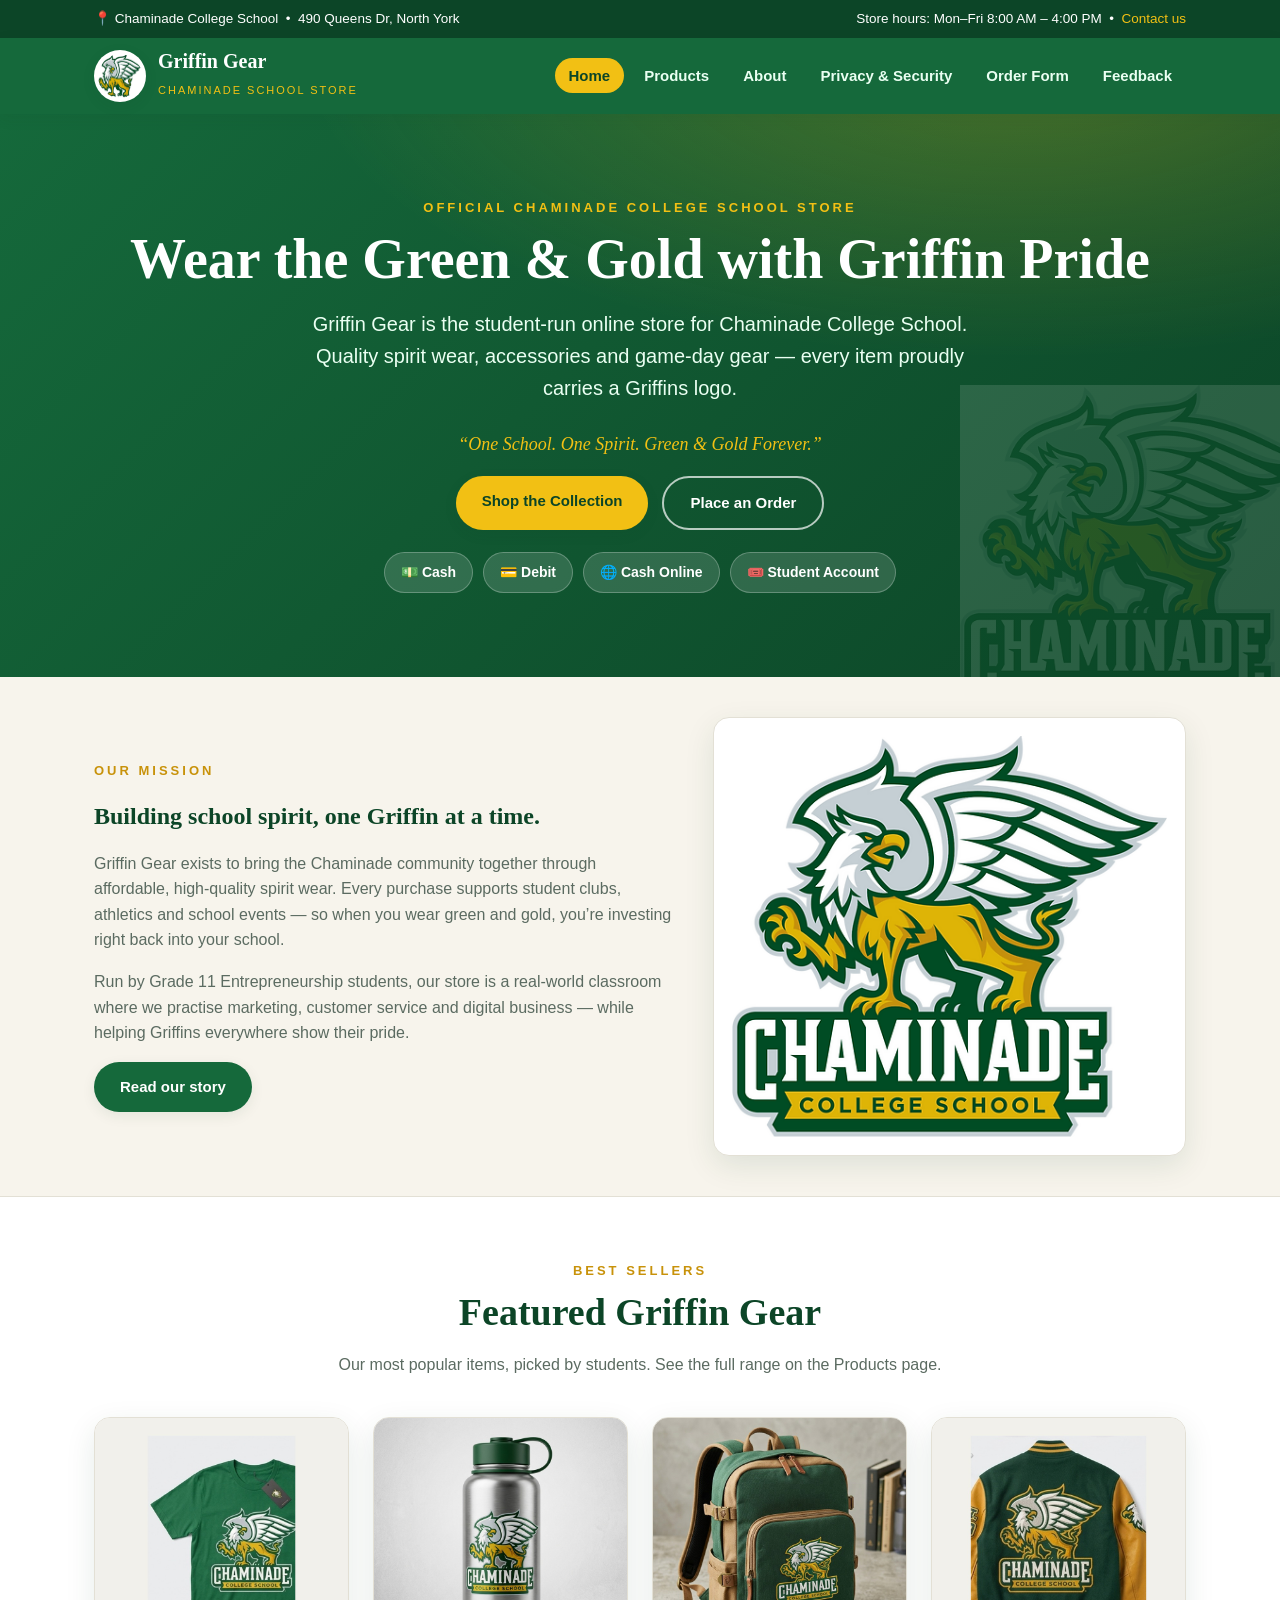
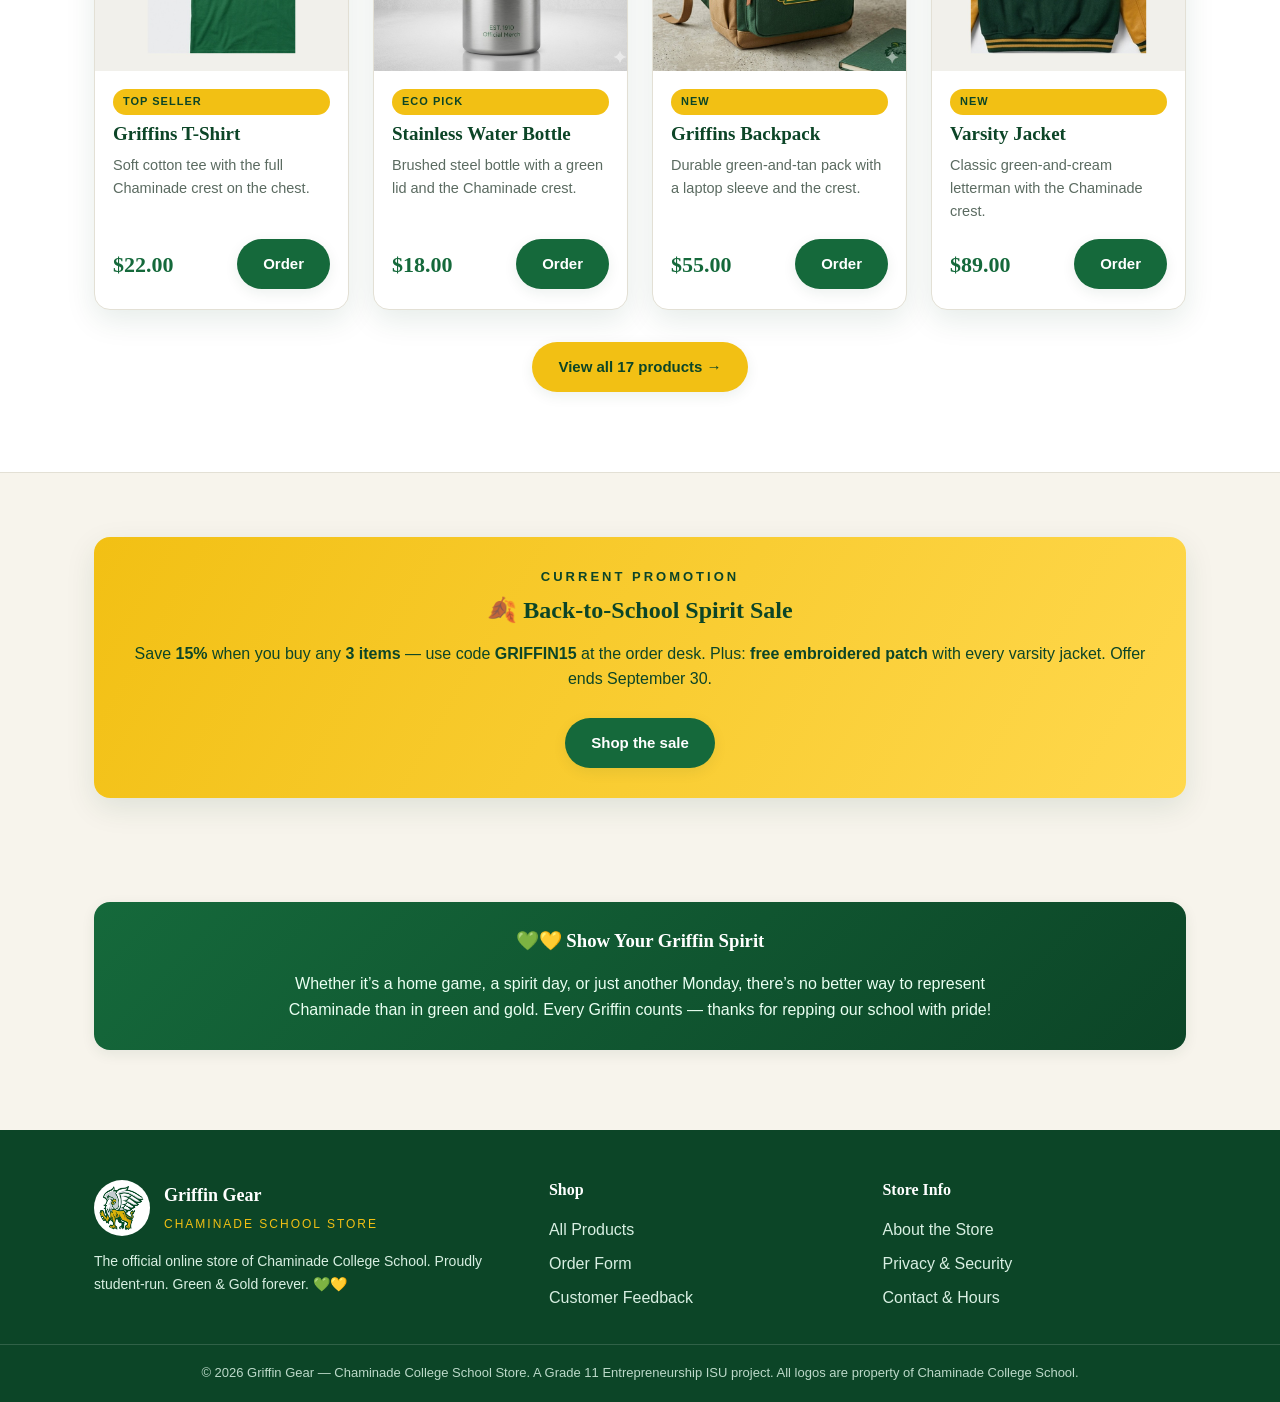
==== index.html @ 2afe4fd5 "Add files via upload" ====
<!DOCTYPE html>
<html lang="en">
<head>
  <meta charset="UTF-8" />
  <meta name="viewport" content="width=device-width, initial-scale=1.0" />
  <title>Griffin Gear — Chaminade College School Store</title>
  <meta name="description" content="The official Chaminade College School online store. Shop Griffins spirit wear, accessories and gear in green and gold." />
  <link rel="icon" type="image/png" href="assets/img/favicon.png" />
  <link rel="stylesheet" href="assets/css/styles.css" />
</head>
<body>

  <!-- Top bar -->
  <div class="topbar">
    <div class="container">
      <span>📍 Chaminade College School &nbsp;•&nbsp; 490 Queens Dr, North York</span>
      <span>Store hours: Mon–Fri 8:00 AM – 4:00 PM &nbsp;•&nbsp; <a href="about.html">Contact us</a></span>
    </div>
  </div>

  <!-- Header / Nav -->
  <header class="site-header">
    <nav class="nav">
      <a class="brand" href="index.html">
        <img src="assets/img/logo-2.png" alt="Chaminade Griffins logo" />
        <span>
          <span class="brand-name">Griffin Gear</span><br />
          <span class="brand-sub">Chaminade School Store</span>
        </span>
      </a>
      <button class="nav-toggle" aria-label="Toggle navigation">☰</button>
      <ul class="nav-links">
        <li><a href="index.html" class="active">Home</a></li>
        <li><a href="products.html">Products</a></li>
        <li><a href="about.html">About</a></li>
        <li><a href="privacy.html">Privacy &amp; Security</a></li>
        <li><a href="order.html">Order Form</a></li>
        <li><a href="feedback.html">Feedback</a></li>
      </ul>
    </nav>
  </header>

  <!-- Hero -->
  <section class="hero">
    <img class="hero-watermark" src="assets/img/logo-1.png" alt="" aria-hidden="true" />
    <div class="container">
      <p class="eyebrow" style="color:var(--gold)">Official Chaminade College School Store</p>
      <h1>Wear the Green &amp; Gold with Griffin Pride</h1>
      <p class="lead">Griffin Gear is the student-run online store for Chaminade College School. Quality spirit wear, accessories and game-day gear — every item proudly carries a Griffins logo.</p>
      <p class="hero-slogan">“One School. One Spirit. Green &amp; Gold Forever.”</p>
      <div class="hero-actions">
        <a class="btn btn--primary" href="products.html">Shop the Collection</a>
        <a class="btn btn--ghost" href="order.html">Place an Order</a>
      </div>
      <div class="pills" aria-label="Accepted payment methods">
        <span class="pill">💵 Cash</span>
        <span class="pill">💳 Debit</span>
        <span class="pill">🌐 Cash Online</span>
        <span class="pill">🎟️ Student Account</span>
      </div>
    </div>
  </section>

  <!-- Mission -->
  <section class="section section--tight">
    <div class="container">
      <div class="split">
        <div>
          <p class="eyebrow">Our Mission</p>
          <h2>Building school spirit, one Griffin at a time.</h2>
          <p class="muted">Griffin Gear exists to bring the Chaminade community together through affordable, high-quality spirit wear. Every purchase supports student clubs, athletics and school events — so when you wear green and gold, you’re investing right back into your school.</p>
          <p class="muted">Run by Grade 11 Entrepreneurship students, our store is a real-world classroom where we practise marketing, customer service and digital business — while helping Griffins everywhere show their pride.</p>
          <a class="btn btn--green" href="about.html">Read our story</a>
        </div>
        <div class="media-frame">
          <img src="assets/img/logo-1.png" alt="Chaminade College School Griffins crest" />
        </div>
      </div>
    </div>
  </section>

  <!-- Featured products / best sellers -->
  <section class="section" style="background:var(--paper);border-top:1px solid var(--line);border-bottom:1px solid var(--line);">
    <div class="container">
      <div class="section-head">
        <p class="eyebrow">Best Sellers</p>
        <h2>Featured Griffin Gear</h2>
        <p class="muted">Our most popular items, picked by students. See the full range on the Products page.</p>
      </div>
      <div class="grid grid--4">

        <article class="card">
          <div class="card__media"><img src="assets/img/products-photo/tshirt.jpg" alt="Green Griffins T-shirt with Chaminade logo" /></div>
          <div class="card__body">
            <span class="tag">Top seller</span>
            <h3 class="card__title">Griffins T-Shirt</h3>
            <p class="card__desc">Soft cotton tee with the full Chaminade crest on the chest.</p>
            <div class="card__row"><span class="price">$22.00</span><a class="btn btn--green" href="order.html">Order</a></div>
          </div>
        </article>

        <article class="card">
          <div class="card__media"><img src="assets/img/products-photo/water-bottle.jpg" alt="Stainless steel water bottle with Chaminade crest" /></div>
          <div class="card__body">
            <span class="tag">Eco pick</span>
            <h3 class="card__title">Stainless Water Bottle</h3>
            <p class="card__desc">Brushed steel bottle with a green lid and the Chaminade crest.</p>
            <div class="card__row"><span class="price">$18.00</span><a class="btn btn--green" href="order.html">Order</a></div>
          </div>
        </article>

        <article class="card">
          <div class="card__media"><img src="assets/img/products-photo/backpack.jpg" alt="Green and tan backpack with Chaminade crest" /></div>
          <div class="card__body">
            <span class="tag">New</span>
            <h3 class="card__title">Griffins Backpack</h3>
            <p class="card__desc">Durable green-and-tan pack with a laptop sleeve and the crest.</p>
            <div class="card__row"><span class="price">$55.00</span><a class="btn btn--green" href="order.html">Order</a></div>
          </div>
        </article>

        <article class="card">
          <div class="card__media"><img src="assets/img/products-photo/varsity-jacket.jpg" alt="Green and cream varsity jacket with Chaminade logo" /></div>
          <div class="card__body">
            <span class="tag">New</span>
            <h3 class="card__title">Varsity Jacket</h3>
            <p class="card__desc">Classic green-and-cream letterman with the Chaminade crest.</p>
            <div class="card__row"><span class="price">$89.00</span><a class="btn btn--green" href="order.html">Order</a></div>
          </div>
        </article>

      </div>
      <p class="center" style="margin-top:32px;"><a class="btn btn--primary" href="products.html">View all 17 products →</a></p>
    </div>
  </section>

  <!-- Promotions -->
  <section class="section">
    <div class="container">
      <div class="promo">
        <p class="eyebrow" style="color:var(--green-dark)">Current Promotion</p>
        <h2>🍂 Back-to-School Spirit Sale</h2>
        <p>Save <strong>15%</strong> when you buy any <strong>3 items</strong> — use code <strong>GRIFFIN15</strong> at the order desk. Plus: <strong>free embroidered patch</strong> with every varsity jacket. Offer ends September 30.</p>
        <a class="btn btn--green" href="products.html" style="margin-top:10px;">Shop the sale</a>
      </div>
    </div>
  </section>

  <!-- School spirit message -->
  <section class="section section--tight">
    <div class="container">
      <div class="panel center" style="background:linear-gradient(135deg,var(--green),var(--green-dark));color:#fff;border:0;">
        <h3 style="color:#fff;justify-content:center;">💚💛 Show Your Griffin Spirit</h3>
        <p style="max-width:720px;margin:0 auto;color:#eafff2;">Whether it’s a home game, a spirit day, or just another Monday, there’s no better way to represent Chaminade than in green and gold. Every Griffin counts — thanks for repping our school with pride!</p>
      </div>
    </div>
  </section>

  <!-- Footer -->
  <footer class="site-footer">
    <div class="container">
      <div class="footer-grid">
        <div>
          <div class="footer-brand">
            <img src="assets/img/logo-2.png" alt="Chaminade Griffins logo" />
            <div>
              <strong style="color:#fff;font-family:var(--serif);font-size:18px;">Griffin Gear</strong><br />
              <span style="font-size:12px;letter-spacing:2px;color:var(--gold);">CHAMINADE SCHOOL STORE</span>
            </div>
          </div>
          <p style="font-size:14px;">The official online store of Chaminade College School. Proudly student-run. Green &amp; Gold forever. 💚💛</p>
        </div>
        <div>
          <h4>Shop</h4>
          <a href="products.html">All Products</a>
          <a href="order.html">Order Form</a>
          <a href="feedback.html">Customer Feedback</a>
        </div>
        <div>
          <h4>Store Info</h4>
          <a href="about.html">About the Store</a>
          <a href="privacy.html">Privacy &amp; Security</a>
          <a href="about.html">Contact &amp; Hours</a>
        </div>
      </div>
    </div>
    <div class="footer-bottom">
      © <span id="year"></span> Griffin Gear — Chaminade College School Store. A Grade 11 Entrepreneurship ISU project. All logos are property of Chaminade College School.
    </div>
  </footer>

  <script src="assets/js/main.js"></script>
</body>
</html>
---- assets/css/styles.css ----
/* =========================================================================
   Chaminade Griffins School Store — shared stylesheet
   Consistent colour scheme, professional layout, responsive.
   ========================================================================= */
:root {
  --green: #15693B;
  --green-dark: #0C4527;
  --green-light: #1E8A4F;
  --gold: #F2C014;
  --gold-dark: #C8920A;
  --cream: #F7F4EC;
  --paper: #FFFFFF;
  --ink: #16231C;
  --muted: #5B6B61;
  --line: #E3E0D5;
  --shadow: 0 10px 30px rgba(12, 69, 43, 0.10);
  --shadow-sm: 0 4px 14px rgba(12, 69, 43, 0.08);
  --radius: 16px;
  --radius-sm: 10px;
  --maxw: 1140px;
  --serif: "Georgia", "Times New Roman", serif;
  --sans: "Segoe UI", "Helvetica Neue", Arial, sans-serif;
}

* { box-sizing: border-box; }
html { scroll-behavior: smooth; }
body {
  margin: 0;
  font-family: var(--sans);
  color: var(--ink);
  background: var(--cream);
  line-height: 1.6;
}
img { max-width: 100%; display: block; }
a { color: var(--green); }
h1, h2, h3, h4 { font-family: var(--serif); line-height: 1.2; color: var(--green-dark); }

.container { width: 100%; max-width: var(--maxw); margin: 0 auto; padding: 0 24px; }
.section { padding: 64px 0; }
.section--tight { padding: 40px 0; }
.center { text-align: center; }
.muted { color: var(--muted); }
.eyebrow {
  text-transform: uppercase; letter-spacing: 3px; font-size: 13px;
  font-weight: 700; color: var(--gold-dark); margin: 0 0 8px;
}

/* ---- Buttons ---------------------------------------------------------- */
.btn {
  display: inline-block; cursor: pointer; border: 0;
  font-family: var(--sans); font-weight: 700; font-size: 15px;
  padding: 13px 26px; border-radius: 999px; text-decoration: none;
  transition: transform .12s ease, box-shadow .12s ease, background .12s ease;
}
.btn--primary { background: var(--gold); color: var(--green-dark); box-shadow: var(--shadow-sm); }
.btn--primary:hover { transform: translateY(-2px); background: #ffce2e; }
.btn--ghost { background: transparent; color: #fff; border: 2px solid rgba(255,255,255,.7); }
.btn--ghost:hover { background: rgba(255,255,255,.12); }
.btn--green { background: var(--green); color: #fff; box-shadow: var(--shadow-sm); }
.btn--green:hover { transform: translateY(-2px); background: var(--green-light); }

/* ---- Top bar / header ------------------------------------------------- */
.topbar { background: var(--green-dark); color: #fff; font-size: 13.5px; }
.topbar .container { display: flex; justify-content: space-between; gap: 12px; padding-top: 8px; padding-bottom: 8px; flex-wrap: wrap; }
.topbar a { color: var(--gold); text-decoration: none; }

.site-header { background: var(--green); color: #fff; position: sticky; top: 0; z-index: 50; box-shadow: var(--shadow-sm); }
.nav { display: flex; align-items: center; justify-content: space-between; padding: 12px 24px; max-width: var(--maxw); margin: 0 auto; gap: 16px; }
.brand { display: flex; align-items: center; gap: 12px; text-decoration: none; color: #fff; }
.brand img { width: 52px; height: 52px; background: #fff; border-radius: 50%; padding: 4px; box-shadow: var(--shadow-sm); }
.brand-name { font-family: var(--serif); font-weight: 700; font-size: 20px; line-height: 1.1; }
.brand-sub { font-size: 11px; letter-spacing: 2px; text-transform: uppercase; color: var(--gold); }

.nav-links { display: flex; gap: 6px; align-items: center; list-style: none; margin: 0; padding: 0; }
.nav-links a {
  color: #eafff2; text-decoration: none; font-weight: 600; font-size: 15px;
  padding: 9px 14px; border-radius: 999px; transition: background .12s ease;
}
.nav-links a:hover { background: rgba(255,255,255,.14); }
.nav-links a.active { background: var(--gold); color: var(--green-dark); }

.nav-toggle { display: none; background: transparent; border: 2px solid rgba(255,255,255,.6); color: #fff; font-size: 20px; border-radius: 8px; padding: 4px 10px; cursor: pointer; }

/* ---- Hero ------------------------------------------------------------- */
.hero {
  position: relative; color: #fff; text-align: center; overflow: hidden;
  background:
    radial-gradient(1200px 500px at 80% -10%, rgba(242,192,20,.25), transparent 60%),
    linear-gradient(135deg, var(--green) 0%, var(--green-dark) 100%);
}
.hero .container { padding-top: 84px; padding-bottom: 84px; position: relative; z-index: 2; }
.hero h1 { color: #fff; font-size: clamp(34px, 5vw, 56px); margin: 6px 0 14px; }
.hero p.lead { font-size: clamp(16px, 2.2vw, 20px); max-width: 680px; margin: 0 auto 26px; color: #eafff2; }
.hero-actions { display: flex; gap: 14px; justify-content: center; flex-wrap: wrap; }
.hero-watermark { position: absolute; right: -40px; bottom: -40px; width: 360px; opacity: .12; z-index: 1; }
.hero-slogan { font-family: var(--serif); font-style: italic; color: var(--gold); font-size: 18px; }

/* ---- Pills / payment -------------------------------------------------- */
.pills { display: flex; flex-wrap: wrap; gap: 10px; justify-content: center; margin-top: 22px; }
.pill { background: rgba(255,255,255,.14); border: 1px solid rgba(255,255,255,.25); color: #fff; padding: 8px 16px; border-radius: 999px; font-size: 14px; font-weight: 600; }

/* ---- Generic grid + cards -------------------------------------------- */
.grid { display: grid; gap: 24px; }
.grid--3 { grid-template-columns: repeat(3, 1fr); }
.grid--4 { grid-template-columns: repeat(4, 1fr); }
.grid--2 { grid-template-columns: repeat(2, 1fr); }

.card {
  background: var(--paper); border-radius: var(--radius); box-shadow: var(--shadow);
  overflow: hidden; border: 1px solid var(--line);
  display: flex; flex-direction: column; transition: transform .14s ease, box-shadow .14s ease;
}
.card:hover { transform: translateY(-4px); box-shadow: 0 16px 40px rgba(12,69,43,.16); }
.card__media { background: var(--cream); aspect-ratio: 1 / 1; display: flex; align-items: center; justify-content: center; }
.card__media img { width: 100%; height: 100%; object-fit: cover; }
.card__body { padding: 18px 18px 20px; display: flex; flex-direction: column; gap: 8px; flex: 1; }
.card__title { margin: 0; font-size: 19px; }
.card__desc { margin: 0; font-size: 14.5px; color: var(--muted); }
.card__row { margin-top: auto; display: flex; align-items: center; justify-content: space-between; padding-top: 8px; }
.price { font-family: var(--serif); font-weight: 700; font-size: 22px; color: var(--green); }
.tag { display: inline-block; font-size: 11px; font-weight: 700; letter-spacing: 1px; text-transform: uppercase; background: var(--gold); color: var(--green-dark); padding: 4px 10px; border-radius: 999px; }
.badge-logo { font-size: 12px; color: var(--gold-dark); font-weight: 700; }

ul.features { margin: 4px 0 0; padding-left: 18px; font-size: 14px; color: var(--muted); }
ul.features li { margin-bottom: 3px; }

/* ---- Section headers -------------------------------------------------- */
.section-head { text-align: center; max-width: 720px; margin: 0 auto 40px; }
.section-head h2 { font-size: clamp(26px, 3.6vw, 38px); margin: 6px 0 10px; }

/* ---- Feature / info blocks ------------------------------------------- */
.panel { background: var(--paper); border: 1px solid var(--line); border-radius: var(--radius); box-shadow: var(--shadow-sm); padding: 28px; }
.panel h3 { margin-top: 0; display: flex; align-items: center; gap: 10px; }
.icon-dot { width: 38px; height: 38px; border-radius: 10px; background: var(--cream); color: var(--green); display: inline-flex; align-items: center; justify-content: center; font-size: 20px; flex: none; }

.split { display: grid; grid-template-columns: 1.1fr .9fr; gap: 40px; align-items: center; }
.media-frame { background: var(--paper); border-radius: var(--radius); box-shadow: var(--shadow); padding: 18px; border: 1px solid var(--line); }

/* ---- Promo banner ----------------------------------------------------- */
.promo { background: linear-gradient(120deg, var(--gold) 0%, #ffd84d 100%); color: var(--green-dark); border-radius: var(--radius); padding: 30px; text-align: center; box-shadow: var(--shadow); }
.promo h2 { color: var(--green-dark); margin: 0 0 6px; }

/* ---- Tables ----------------------------------------------------------- */
table.data { width: 100%; border-collapse: collapse; background: var(--paper); border-radius: var(--radius); overflow: hidden; box-shadow: var(--shadow-sm); }
table.data th, table.data td { padding: 14px 16px; text-align: left; border-bottom: 1px solid var(--line); font-size: 14.5px; }
table.data thead th { background: var(--green); color: #fff; font-family: var(--serif); }
table.data tbody tr:nth-child(even) { background: #fbfaf5; }

/* ---- Forms ------------------------------------------------------------ */
.form { background: var(--paper); border: 1px solid var(--line); border-radius: var(--radius); box-shadow: var(--shadow); padding: 30px; }
.form-row { display: grid; grid-template-columns: 1fr 1fr; gap: 18px; }
.field { margin-bottom: 18px; display: flex; flex-direction: column; gap: 6px; }
.field label { font-weight: 700; font-size: 14px; color: var(--green-dark); }
.field input, .field select, .field textarea {
  font-family: var(--sans); font-size: 15px; padding: 12px 14px;
  border: 1.5px solid var(--line); border-radius: var(--radius-sm); background: #fff; color: var(--ink);
}
.field input:focus, .field select:focus, .field textarea:focus { outline: none; border-color: var(--green); box-shadow: 0 0 0 3px rgba(21,105,59,.12); }
.field textarea { resize: vertical; min-height: 120px; }
.req { color: #b3261e; }
.form-note { font-size: 13px; color: var(--muted); }
.alert { border-radius: var(--radius-sm); padding: 14px 16px; font-weight: 600; margin-bottom: 18px; }
.alert--ok { background: #e7f6ec; color: var(--green-dark); border: 1px solid #bfe3cb; }
.hidden { display: none; }

/* ---- Star rating ------------------------------------------------------ */
.stars { display: inline-flex; flex-direction: row-reverse; gap: 4px; }
.stars input { display: none; }
.stars label { font-size: 30px; color: #d9d4c4; cursor: pointer; transition: color .1s; }
.stars input:checked ~ label,
.stars label:hover, .stars label:hover ~ label { color: var(--gold); }

/* ---- Testimonials ----------------------------------------------------- */
.quote { background: var(--paper); border-left: 5px solid var(--gold); border-radius: var(--radius-sm); padding: 20px 22px; box-shadow: var(--shadow-sm); }
.quote p { margin: 0 0 10px; font-style: italic; }
.quote .who { font-weight: 700; color: var(--green-dark); font-style: normal; }
.stars-static { color: var(--gold); letter-spacing: 2px; }

/* ---- Back to home ----------------------------------------------------- */
.backhome { display: inline-flex; align-items: center; gap: 8px; font-weight: 700; text-decoration: none; color: var(--green); }
.page-hero { background: linear-gradient(135deg, var(--green) 0%, var(--green-dark) 100%); color: #fff; padding: 54px 0; text-align: center; }
.page-hero h1 { color: #fff; font-size: clamp(28px, 4vw, 44px); margin: 8px 0 8px; }
.page-hero p { color: #eafff2; max-width: 640px; margin: 0 auto; }
.crumbs { font-size: 13px; color: rgba(255,255,255,.8); }
.crumbs a { color: var(--gold); text-decoration: none; }

/* ---- Footer ----------------------------------------------------------- */
.site-footer { background: var(--green-dark); color: #d8efe2; margin-top: 40px; }
.footer-grid { display: grid; grid-template-columns: 1.4fr 1fr 1fr; gap: 30px; padding: 50px 0 30px; }
.site-footer h4 { color: #fff; margin: 0 0 14px; }
.site-footer a { color: #d8efe2; text-decoration: none; display: block; padding: 4px 0; }
.site-footer a:hover { color: var(--gold); }
.footer-brand { display: flex; gap: 14px; align-items: center; margin-bottom: 14px; }
.footer-brand img { width: 56px; height: 56px; background: #fff; border-radius: 50%; padding: 5px; }
.footer-bottom { border-top: 1px solid rgba(255,255,255,.15); padding: 18px 0; font-size: 13px; text-align: center; color: #bcd9c9; }

/* ---- Responsive ------------------------------------------------------- */
@media (max-width: 960px) {
  .grid--4 { grid-template-columns: repeat(3, 1fr); }
  .split { grid-template-columns: 1fr; }
  .footer-grid { grid-template-columns: 1fr 1fr; }
}
@media (max-width: 760px) {
  .nav-toggle { display: inline-block; }
  .nav-links {
    display: none; position: absolute; top: 100%; left: 0; right: 0;
    flex-direction: column; background: var(--green-dark); padding: 10px 16px 18px; gap: 4px;
  }
  .nav-links.open { display: flex; }
  .nav-links a { display: block; }
  .grid--4, .grid--3 { grid-template-columns: repeat(2, 1fr); }
  .form-row { grid-template-columns: 1fr; }
  .footer-grid { grid-template-columns: 1fr; }
}
@media (max-width: 480px) {
  .grid--4, .grid--3, .grid--2 { grid-template-columns: 1fr; }
  .section { padding: 44px 0; }
}

/* ---- Print / PDF export ---------------------------------------------- */
@media print {
  * { -webkit-print-color-adjust: exact !important; print-color-adjust: exact !important; }
  @page { margin: 12mm; }
  body { background: #fff; }
  .site-header { position: static !important; box-shadow: none; }
  .nav-toggle { display: none !important; }
  .hero-watermark { display: none; }
  .section, .section--tight { padding: 26px 0 !important; }
  /* keep visual blocks from splitting across pages */
  .card, .panel, .quote, .promo, .form, table.data, .media-frame, .split > div { break-inside: avoid; page-break-inside: avoid; }
  .grid { gap: 16px; }
  h1, h2, h3 { break-after: avoid; page-break-after: avoid; }
  a { color: inherit; text-decoration: none; }
  .btn { box-shadow: none; }
  /* start each page's hero near the top cleanly */
  .page-hero, .hero { break-before: auto; }
}
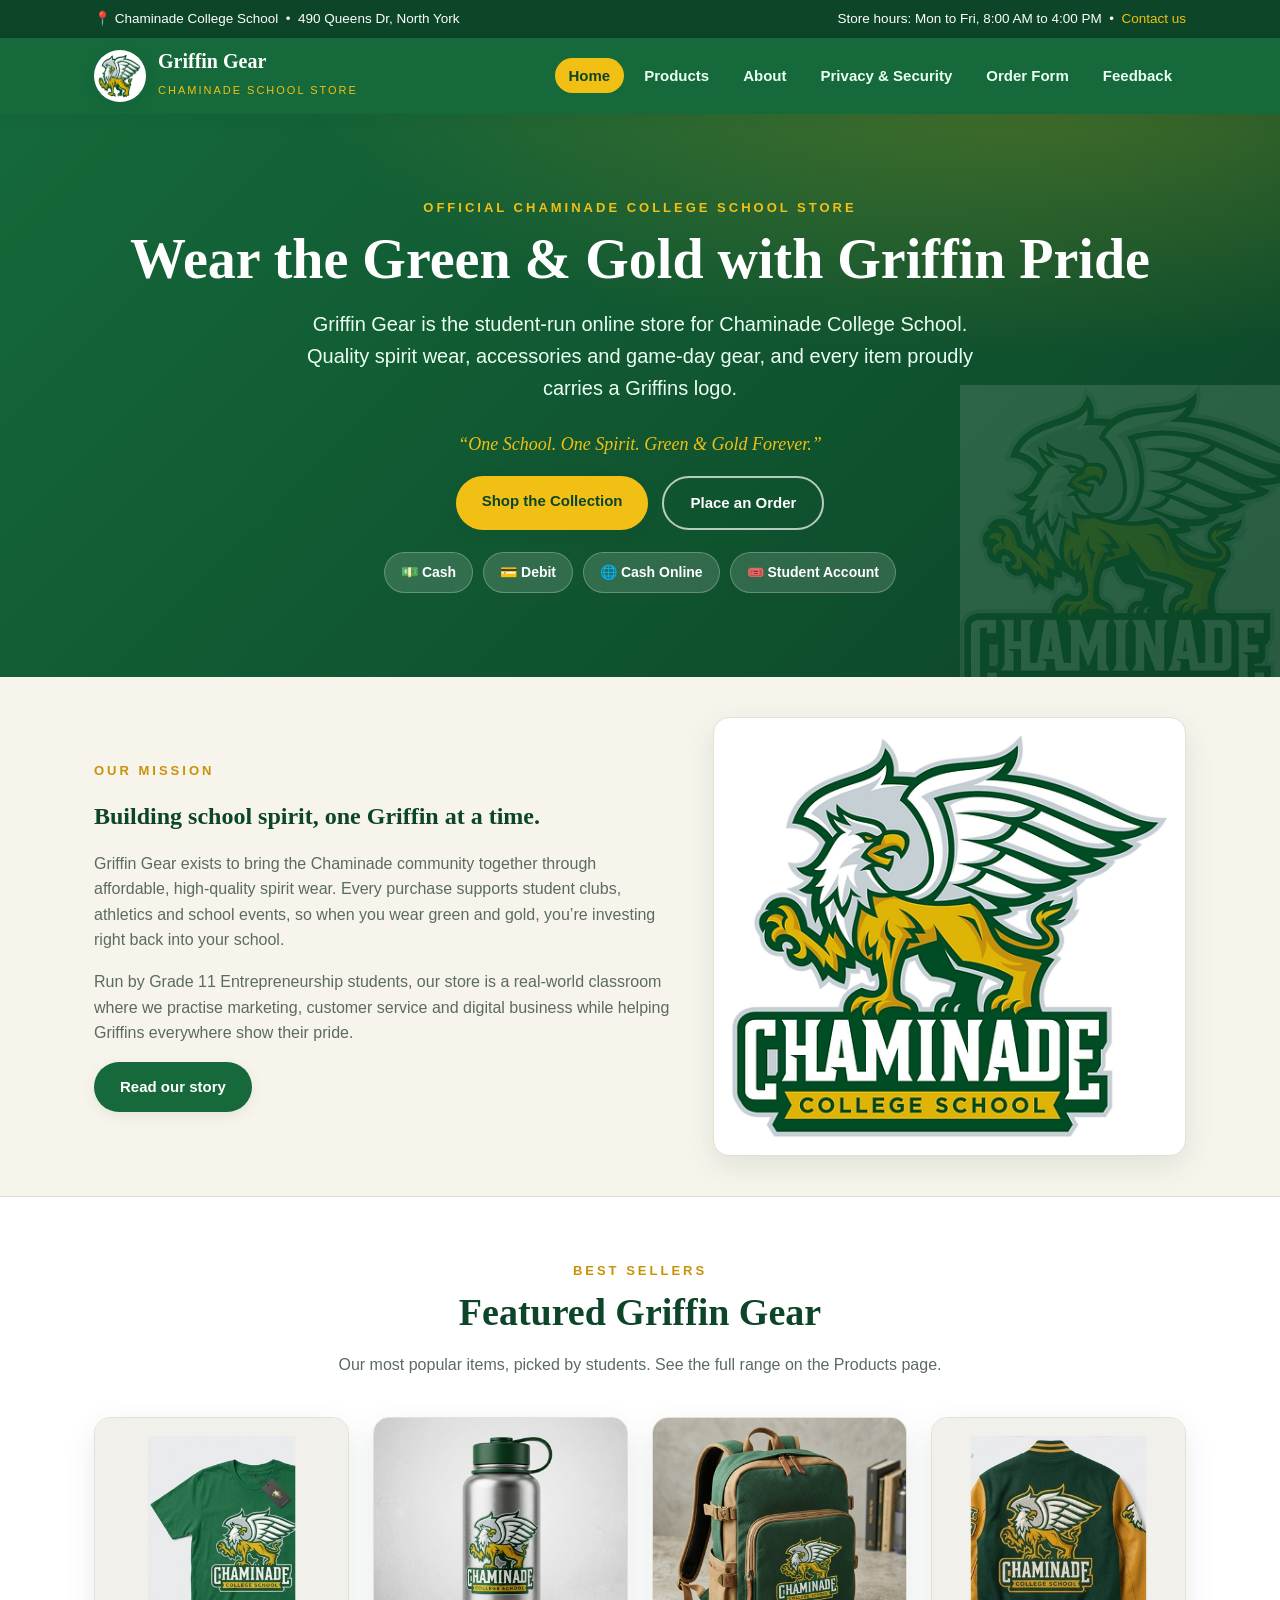
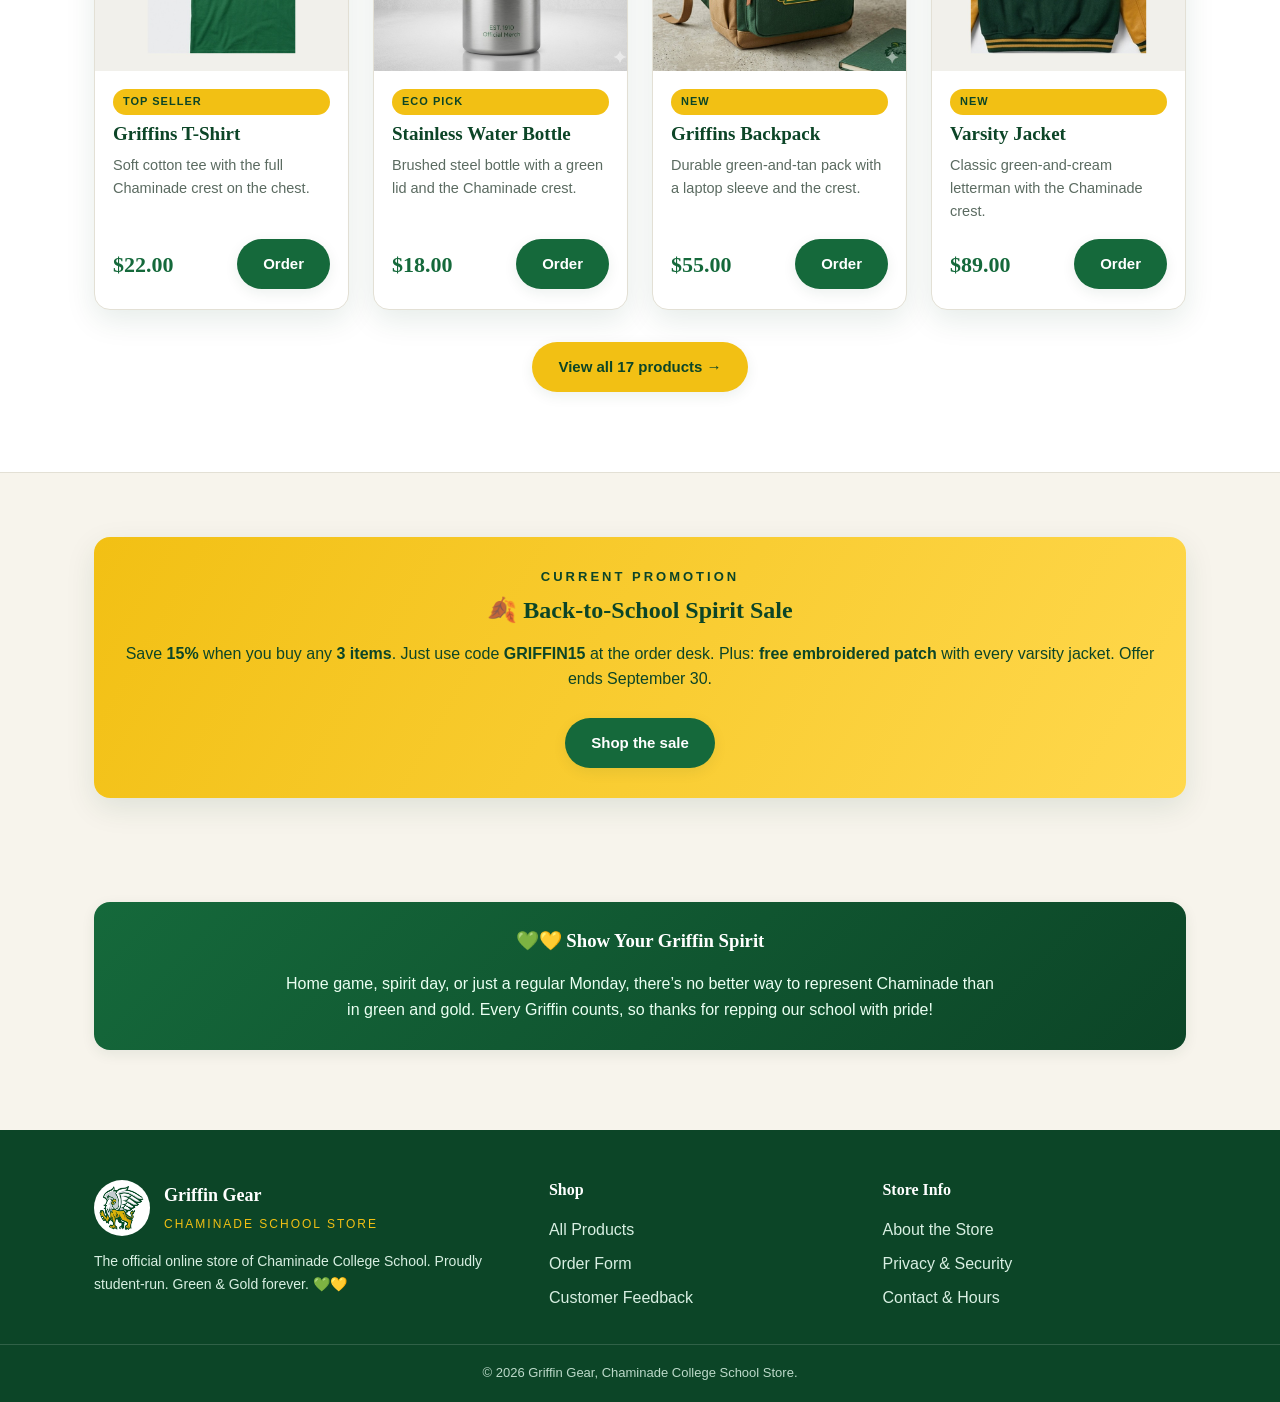
==== commit fc6960ff: "Add full website: all pages, assets and product photos" ====
--- a/index.html
+++ b/index.html
@@ -3,7 +3,7 @@
 <head>
   <meta charset="UTF-8" />
   <meta name="viewport" content="width=device-width, initial-scale=1.0" />
-  <title>Griffin Gear — Chaminade College School Store</title>
+  <title>Griffin Gear | Chaminade College School Store</title>
   <meta name="description" content="The official Chaminade College School online store. Shop Griffins spirit wear, accessories and gear in green and gold." />
   <link rel="icon" type="image/png" href="assets/img/favicon.png" />
   <link rel="stylesheet" href="assets/css/styles.css" />
@@ -14,7 +14,7 @@
   <div class="topbar">
     <div class="container">
       <span>📍 Chaminade College School &nbsp;•&nbsp; 490 Queens Dr, North York</span>
-      <span>Store hours: Mon–Fri 8:00 AM – 4:00 PM &nbsp;•&nbsp; <a href="about.html">Contact us</a></span>
+      <span>Store hours: Mon to Fri, 8:00 AM to 4:00 PM &nbsp;•&nbsp; <a href="about.html">Contact us</a></span>
     </div>
   </div>
 
@@ -46,7 +46,7 @@
     <div class="container">
       <p class="eyebrow" style="color:var(--gold)">Official Chaminade College School Store</p>
       <h1>Wear the Green &amp; Gold with Griffin Pride</h1>
-      <p class="lead">Griffin Gear is the student-run online store for Chaminade College School. Quality spirit wear, accessories and game-day gear — every item proudly carries a Griffins logo.</p>
+      <p class="lead">Griffin Gear is the student-run online store for Chaminade College School. Quality spirit wear, accessories and game-day gear, and every item proudly carries a Griffins logo.</p>
       <p class="hero-slogan">“One School. One Spirit. Green &amp; Gold Forever.”</p>
       <div class="hero-actions">
         <a class="btn btn--primary" href="products.html">Shop the Collection</a>
@@ -68,8 +68,8 @@
         <div>
           <p class="eyebrow">Our Mission</p>
           <h2>Building school spirit, one Griffin at a time.</h2>
-          <p class="muted">Griffin Gear exists to bring the Chaminade community together through affordable, high-quality spirit wear. Every purchase supports student clubs, athletics and school events — so when you wear green and gold, you’re investing right back into your school.</p>
-          <p class="muted">Run by Grade 11 Entrepreneurship students, our store is a real-world classroom where we practise marketing, customer service and digital business — while helping Griffins everywhere show their pride.</p>
+          <p class="muted">Griffin Gear exists to bring the Chaminade community together through affordable, high-quality spirit wear. Every purchase supports student clubs, athletics and school events, so when you wear green and gold, you’re investing right back into your school.</p>
+          <p class="muted">Run by Grade 11 Entrepreneurship students, our store is a real-world classroom where we practise marketing, customer service and digital business while helping Griffins everywhere show their pride.</p>
           <a class="btn btn--green" href="about.html">Read our story</a>
         </div>
         <div class="media-frame">
@@ -140,7 +140,7 @@
       <div class="promo">
         <p class="eyebrow" style="color:var(--green-dark)">Current Promotion</p>
         <h2>🍂 Back-to-School Spirit Sale</h2>
-        <p>Save <strong>15%</strong> when you buy any <strong>3 items</strong> — use code <strong>GRIFFIN15</strong> at the order desk. Plus: <strong>free embroidered patch</strong> with every varsity jacket. Offer ends September 30.</p>
+        <p>Save <strong>15%</strong> when you buy any <strong>3 items</strong>. Just use code <strong>GRIFFIN15</strong> at the order desk. Plus: <strong>free embroidered patch</strong> with every varsity jacket. Offer ends September 30.</p>
         <a class="btn btn--green" href="products.html" style="margin-top:10px;">Shop the sale</a>
       </div>
     </div>
@@ -151,7 +151,7 @@
     <div class="container">
       <div class="panel center" style="background:linear-gradient(135deg,var(--green),var(--green-dark));color:#fff;border:0;">
         <h3 style="color:#fff;justify-content:center;">💚💛 Show Your Griffin Spirit</h3>
-        <p style="max-width:720px;margin:0 auto;color:#eafff2;">Whether it’s a home game, a spirit day, or just another Monday, there’s no better way to represent Chaminade than in green and gold. Every Griffin counts — thanks for repping our school with pride!</p>
+        <p style="max-width:720px;margin:0 auto;color:#eafff2;">Home game, spirit day, or just a regular Monday, there’s no better way to represent Chaminade than in green and gold. Every Griffin counts, so thanks for repping our school with pride!</p>
       </div>
     </div>
   </section>
@@ -185,7 +185,7 @@
       </div>
     </div>
     <div class="footer-bottom">
-      © <span id="year"></span> Griffin Gear — Chaminade College School Store. A Grade 11 Entrepreneurship ISU project. All logos are property of Chaminade College School.
+      © <span id="year"></span> Griffin Gear, Chaminade College School Store.
     </div>
   </footer>
 
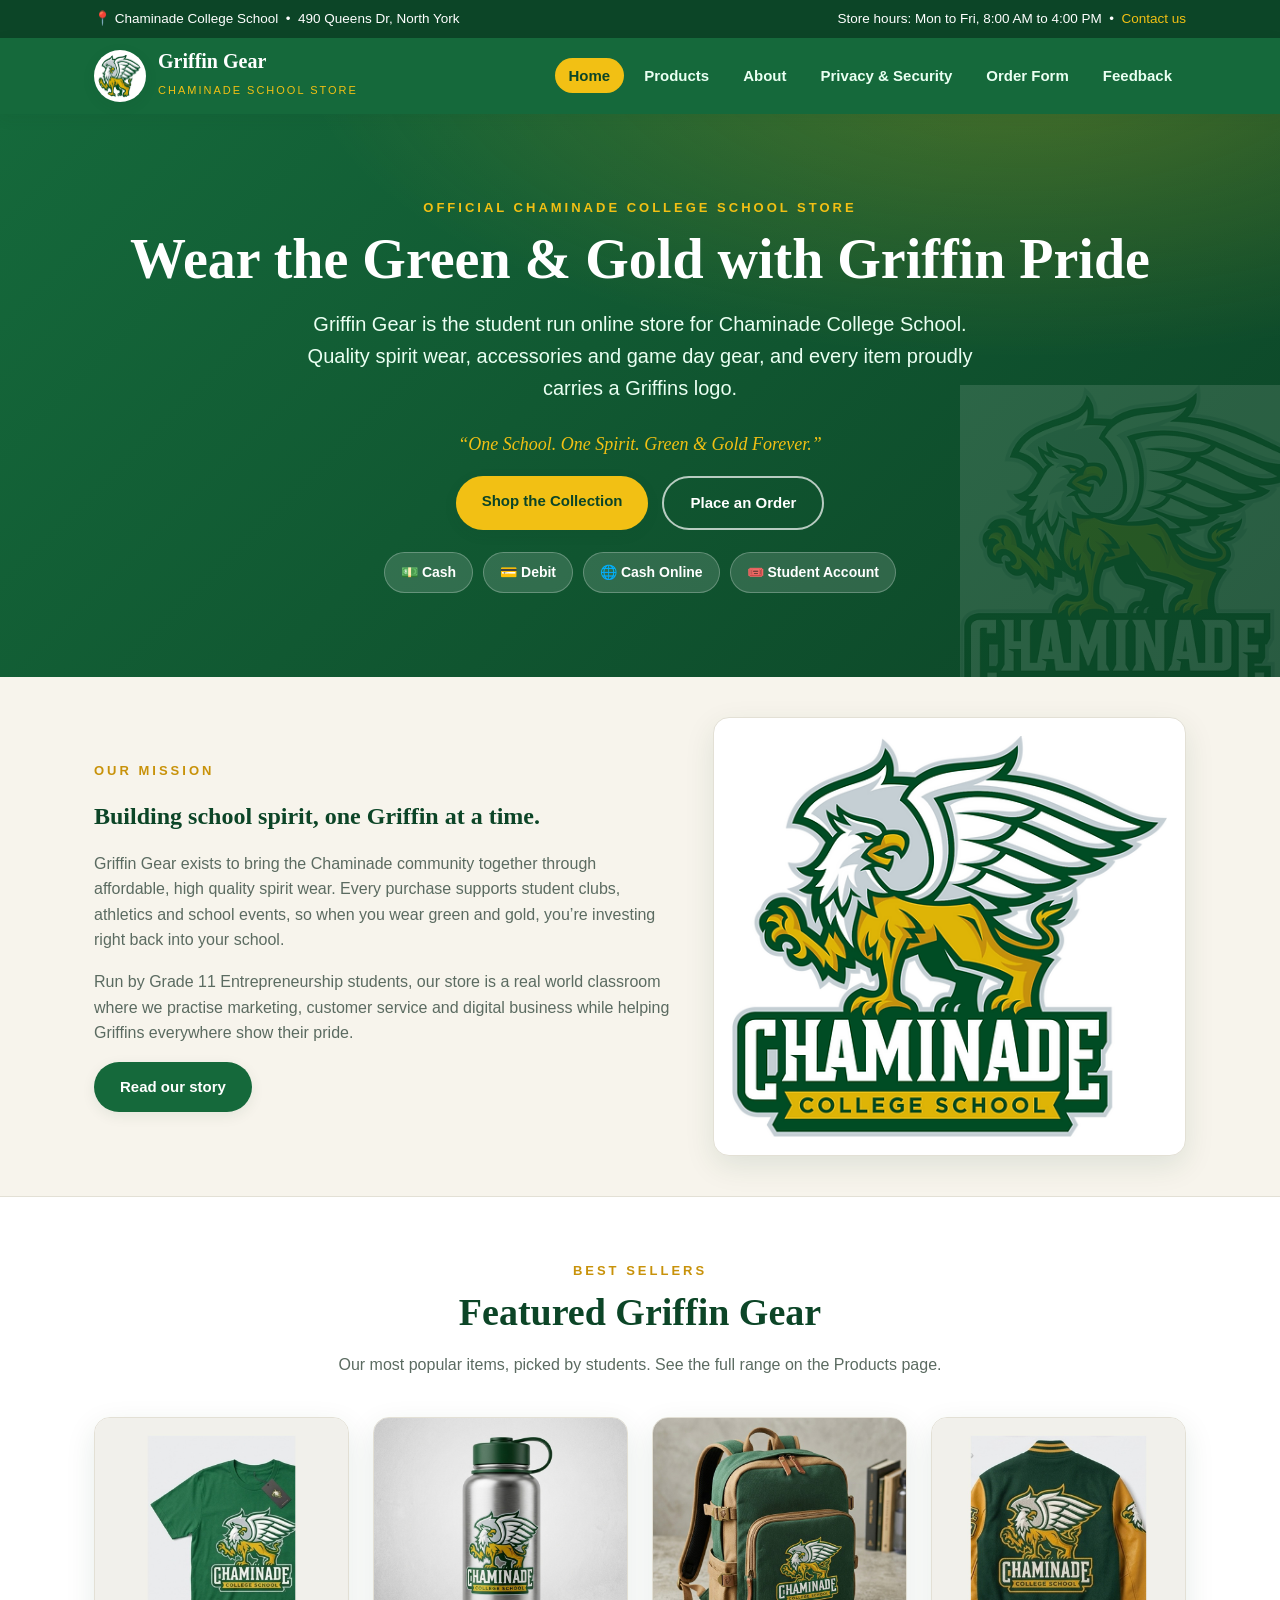
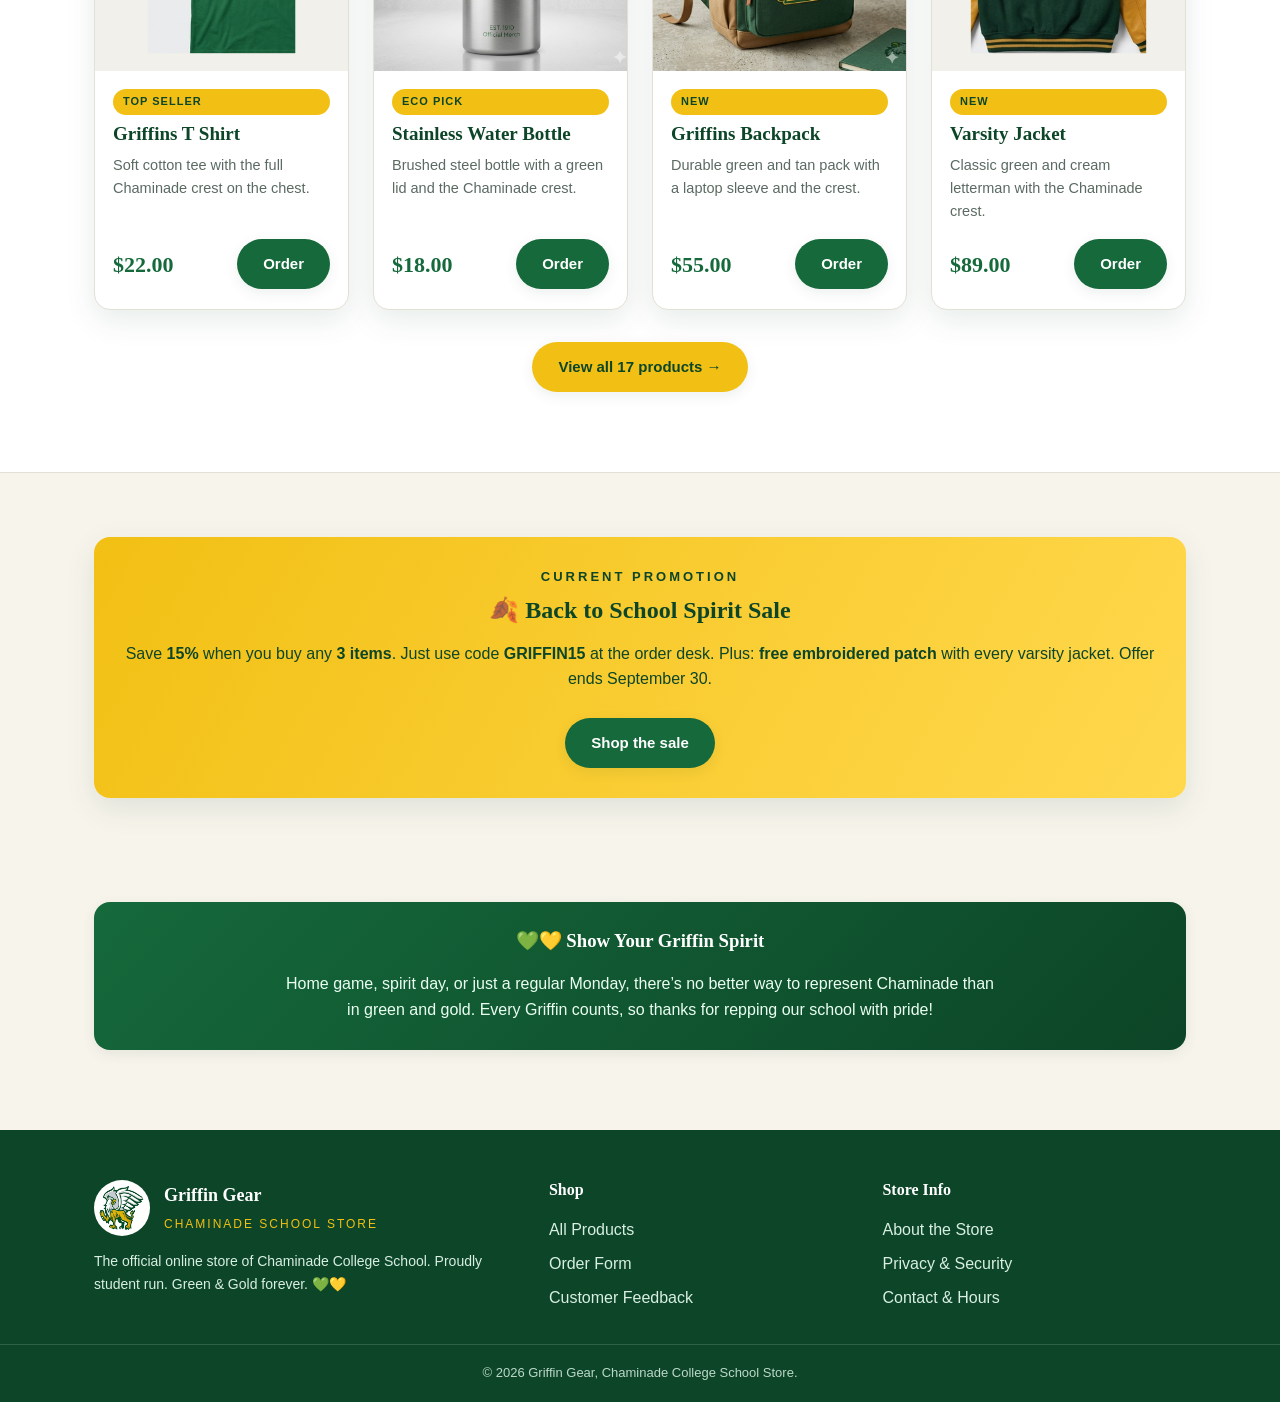
==== commit f425def8: "Remove all hyphens from website text" ====
--- a/index.html
+++ b/index.html
@@ -46,7 +46,7 @@
     <div class="container">
       <p class="eyebrow" style="color:var(--gold)">Official Chaminade College School Store</p>
       <h1>Wear the Green &amp; Gold with Griffin Pride</h1>
-      <p class="lead">Griffin Gear is the student-run online store for Chaminade College School. Quality spirit wear, accessories and game-day gear, and every item proudly carries a Griffins logo.</p>
+      <p class="lead">Griffin Gear is the student run online store for Chaminade College School. Quality spirit wear, accessories and game day gear, and every item proudly carries a Griffins logo.</p>
       <p class="hero-slogan">“One School. One Spirit. Green &amp; Gold Forever.”</p>
       <div class="hero-actions">
         <a class="btn btn--primary" href="products.html">Shop the Collection</a>
@@ -68,8 +68,8 @@
         <div>
           <p class="eyebrow">Our Mission</p>
           <h2>Building school spirit, one Griffin at a time.</h2>
-          <p class="muted">Griffin Gear exists to bring the Chaminade community together through affordable, high-quality spirit wear. Every purchase supports student clubs, athletics and school events, so when you wear green and gold, you’re investing right back into your school.</p>
-          <p class="muted">Run by Grade 11 Entrepreneurship students, our store is a real-world classroom where we practise marketing, customer service and digital business while helping Griffins everywhere show their pride.</p>
+          <p class="muted">Griffin Gear exists to bring the Chaminade community together through affordable, high quality spirit wear. Every purchase supports student clubs, athletics and school events, so when you wear green and gold, you’re investing right back into your school.</p>
+          <p class="muted">Run by Grade 11 Entrepreneurship students, our store is a real world classroom where we practise marketing, customer service and digital business while helping Griffins everywhere show their pride.</p>
           <a class="btn btn--green" href="about.html">Read our story</a>
         </div>
         <div class="media-frame">
@@ -90,10 +90,10 @@
       <div class="grid grid--4">
 
         <article class="card">
-          <div class="card__media"><img src="assets/img/products-photo/tshirt.jpg" alt="Green Griffins T-shirt with Chaminade logo" /></div>
+          <div class="card__media"><img src="assets/img/products-photo/tshirt.jpg" alt="Green Griffins T shirt with Chaminade logo" /></div>
           <div class="card__body">
             <span class="tag">Top seller</span>
-            <h3 class="card__title">Griffins T-Shirt</h3>
+            <h3 class="card__title">Griffins T Shirt</h3>
             <p class="card__desc">Soft cotton tee with the full Chaminade crest on the chest.</p>
             <div class="card__row"><span class="price">$22.00</span><a class="btn btn--green" href="order.html">Order</a></div>
           </div>
@@ -114,7 +114,7 @@
           <div class="card__body">
             <span class="tag">New</span>
             <h3 class="card__title">Griffins Backpack</h3>
-            <p class="card__desc">Durable green-and-tan pack with a laptop sleeve and the crest.</p>
+            <p class="card__desc">Durable green and tan pack with a laptop sleeve and the crest.</p>
             <div class="card__row"><span class="price">$55.00</span><a class="btn btn--green" href="order.html">Order</a></div>
           </div>
         </article>
@@ -124,7 +124,7 @@
           <div class="card__body">
             <span class="tag">New</span>
             <h3 class="card__title">Varsity Jacket</h3>
-            <p class="card__desc">Classic green-and-cream letterman with the Chaminade crest.</p>
+            <p class="card__desc">Classic green and cream letterman with the Chaminade crest.</p>
             <div class="card__row"><span class="price">$89.00</span><a class="btn btn--green" href="order.html">Order</a></div>
           </div>
         </article>
@@ -139,7 +139,7 @@
     <div class="container">
       <div class="promo">
         <p class="eyebrow" style="color:var(--green-dark)">Current Promotion</p>
-        <h2>🍂 Back-to-School Spirit Sale</h2>
+        <h2>🍂 Back to School Spirit Sale</h2>
         <p>Save <strong>15%</strong> when you buy any <strong>3 items</strong>. Just use code <strong>GRIFFIN15</strong> at the order desk. Plus: <strong>free embroidered patch</strong> with every varsity jacket. Offer ends September 30.</p>
         <a class="btn btn--green" href="products.html" style="margin-top:10px;">Shop the sale</a>
       </div>
@@ -168,7 +168,7 @@
               <span style="font-size:12px;letter-spacing:2px;color:var(--gold);">CHAMINADE SCHOOL STORE</span>
             </div>
           </div>
-          <p style="font-size:14px;">The official online store of Chaminade College School. Proudly student-run. Green &amp; Gold forever. 💚💛</p>
+          <p style="font-size:14px;">The official online store of Chaminade College School. Proudly student run. Green &amp; Gold forever. 💚💛</p>
         </div>
         <div>
           <h4>Shop</h4>
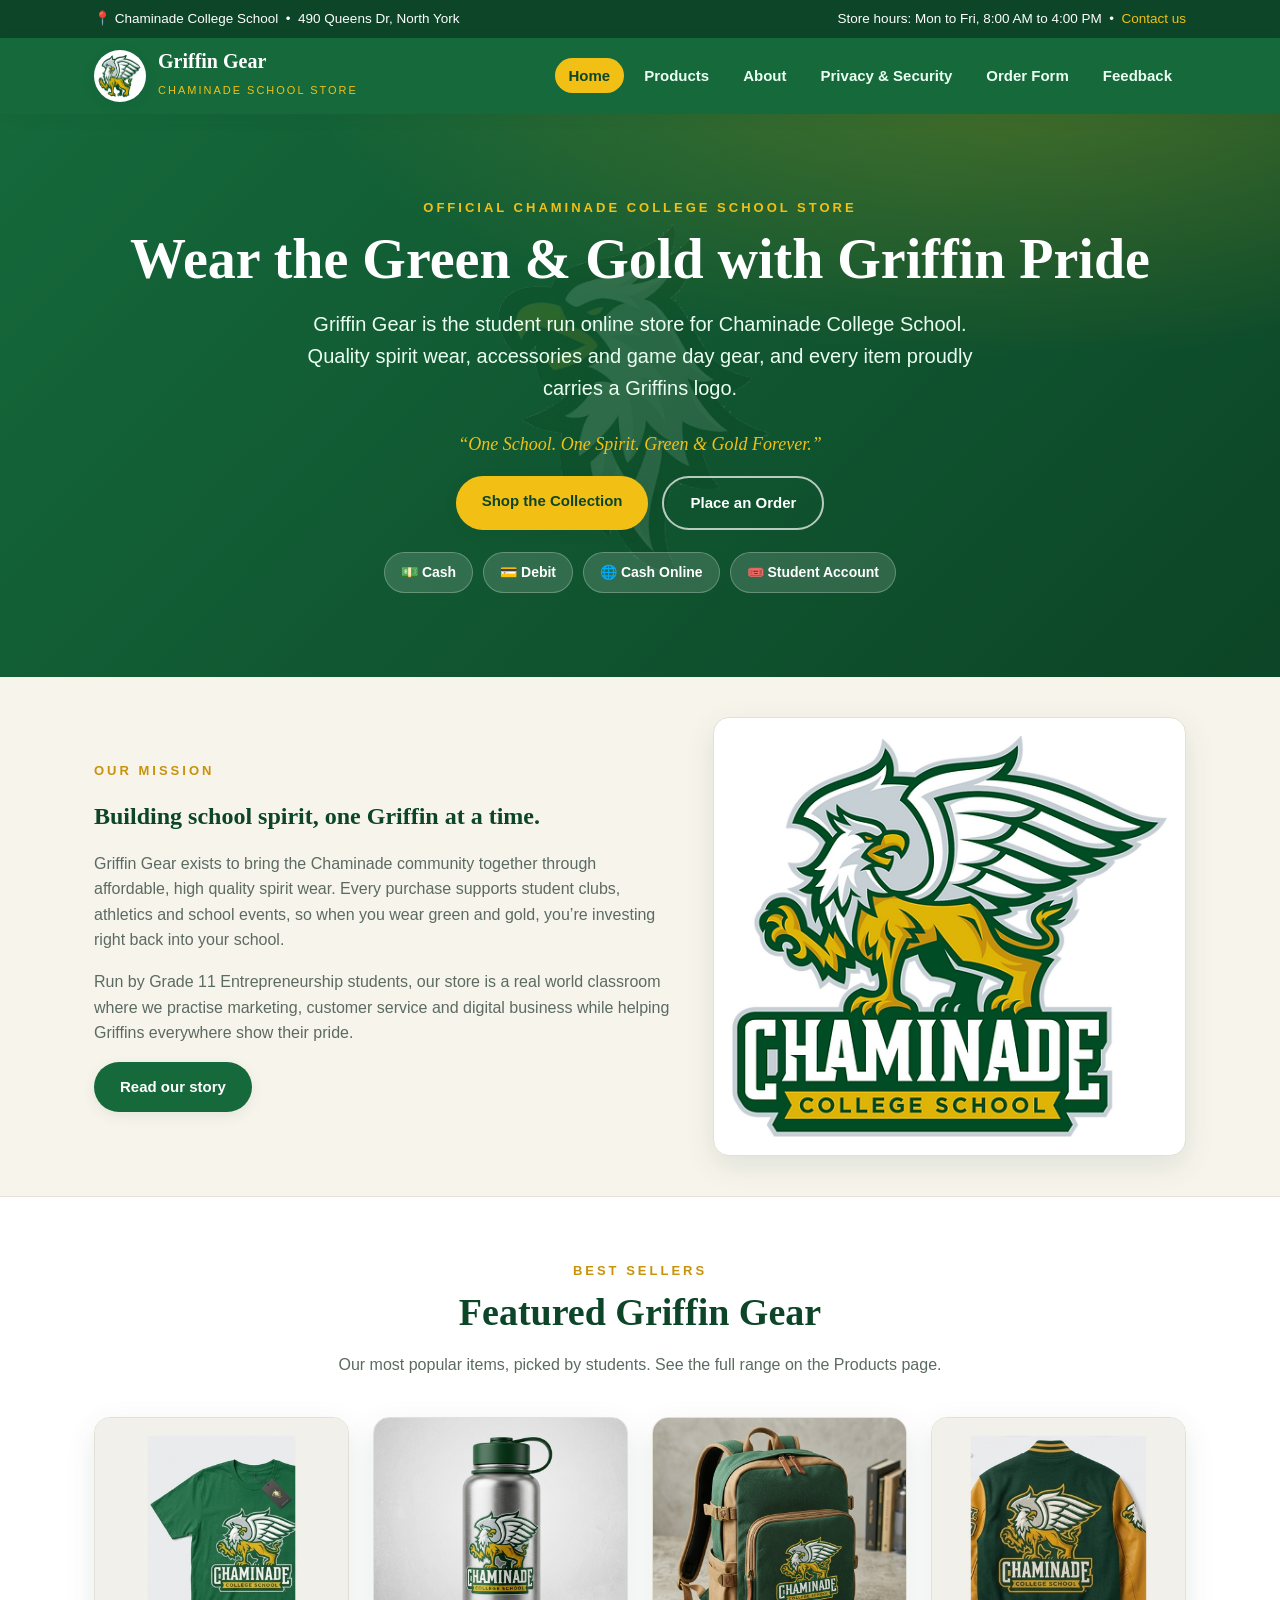
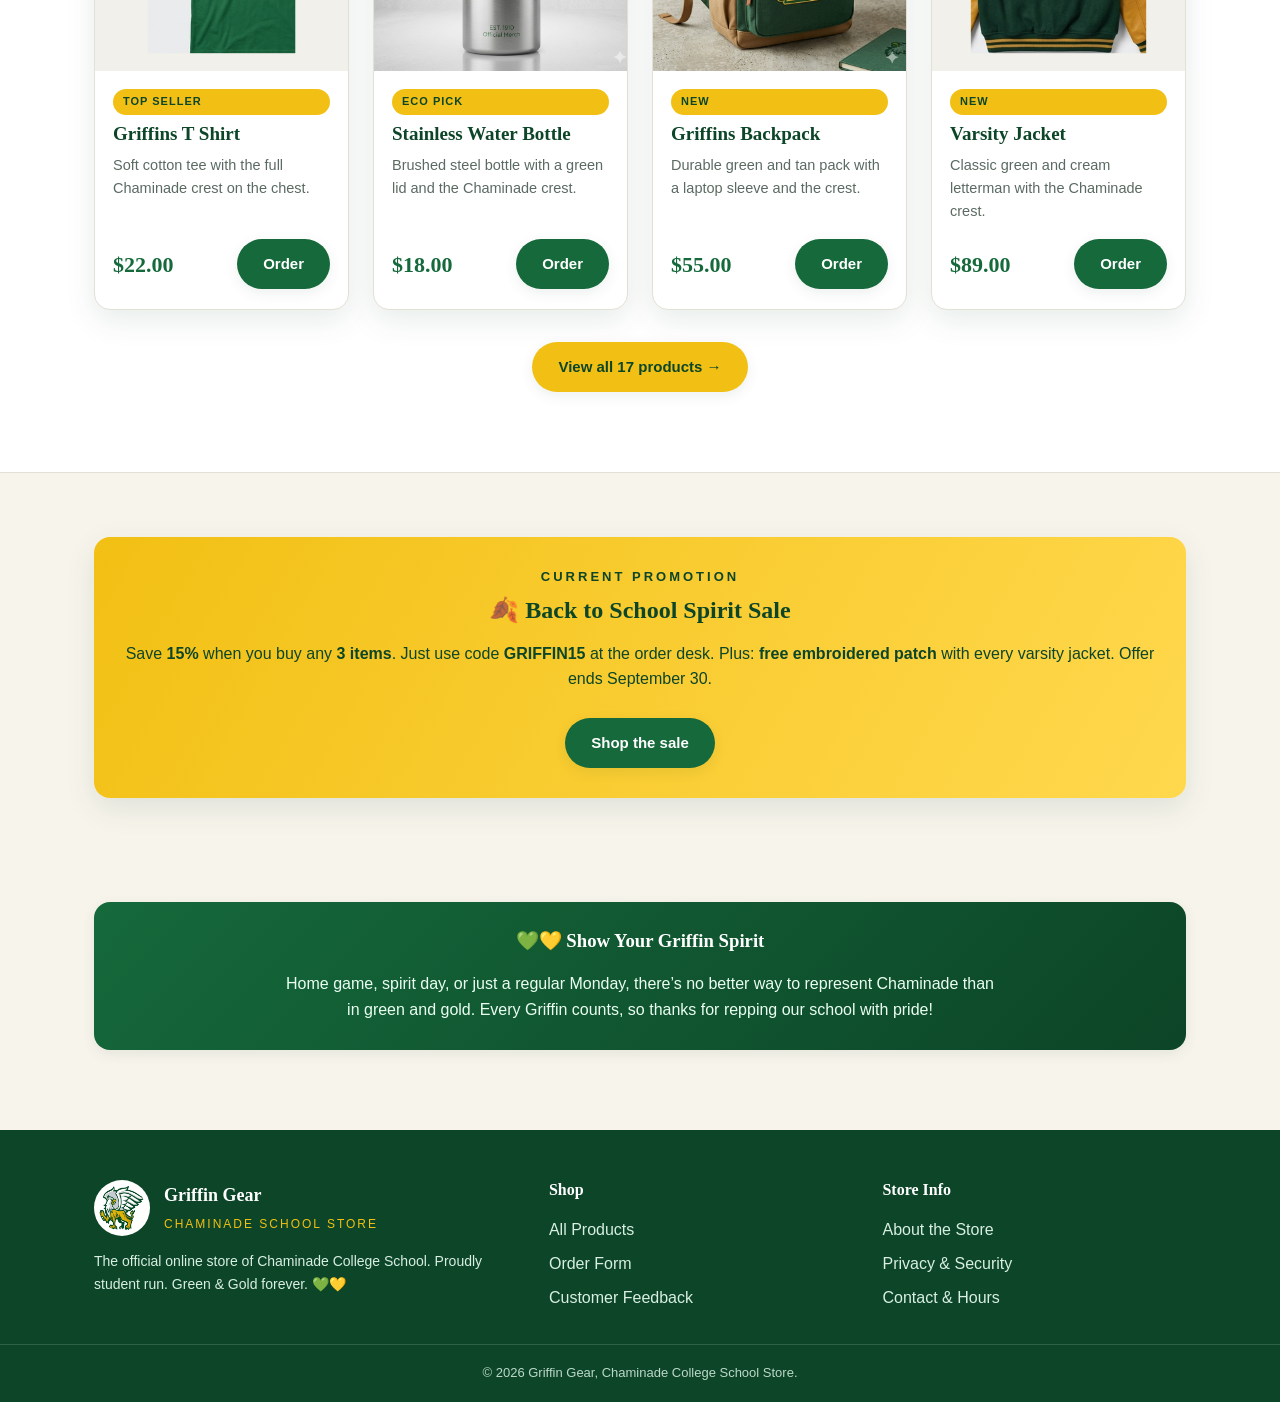
==== commit 1674f784: "Center hero watermark using transparent eagle logo" ====
--- a/index.html
+++ b/index.html
@@ -42,7 +42,7 @@
 
   <!-- Hero -->
   <section class="hero">
-    <img class="hero-watermark" src="assets/img/logo-1.png" alt="" aria-hidden="true" />
+    <img class="hero-watermark" src="assets/img/logo-3-ghost.png" alt="" aria-hidden="true" />
     <div class="container">
       <p class="eyebrow" style="color:var(--gold)">Official Chaminade College School Store</p>
       <h1>Wear the Green &amp; Gold with Griffin Pride</h1>
--- a/assets/css/styles.css
+++ b/assets/css/styles.css
@@ -92,7 +92,7 @@
 .hero h1 { color: #fff; font-size: clamp(34px, 5vw, 56px); margin: 6px 0 14px; }
 .hero p.lead { font-size: clamp(16px, 2.2vw, 20px); max-width: 680px; margin: 0 auto 26px; color: #eafff2; }
 .hero-actions { display: flex; gap: 14px; justify-content: center; flex-wrap: wrap; }
-.hero-watermark { position: absolute; right: -40px; bottom: -40px; width: 360px; opacity: .12; z-index: 1; }
+.hero-watermark { position: absolute; top: 50%; left: 50%; transform: translate(-50%, -50%); width: 400px; opacity: .12; z-index: 1; }
 .hero-slogan { font-family: var(--serif); font-style: italic; color: var(--gold); font-size: 18px; }
 
 /* ---- Pills / payment -------------------------------------------------- */
